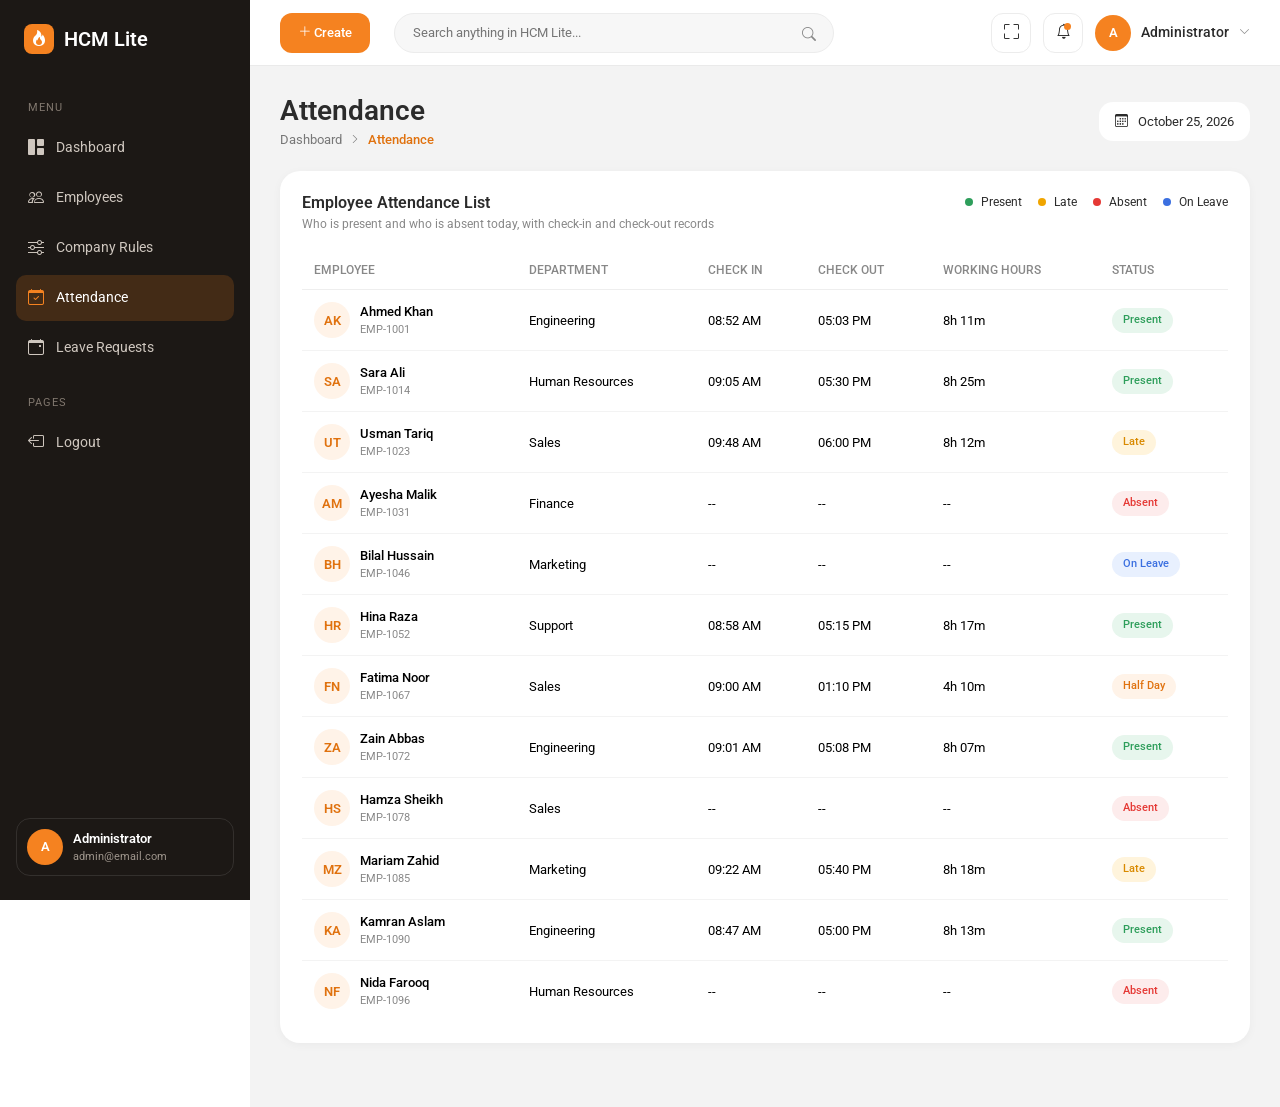
==== adminattendance.html @ bcc56cc6 "complted all the pages and the cocetion working" ====
<!DOCTYPE html>
<html lang="en">

<head>
    <meta charset="UTF-8">
    <meta name="viewport" content="width=device-width, initial-scale=1">
    <title>HCM Lite - Attendance</title>
    <link href="https://cdn.jsdelivr.net/npm/bootstrap@5.3.3/dist/css/bootstrap.min.css" rel="stylesheet">
    <link href="https://cdn.jsdelivr.net/npm/bootstrap-icons@1.11.3/font/bootstrap-icons.css" rel="stylesheet">
    <!-- google font -->
    <link rel="preconnect" href="https://fonts.googleapis.com">
    <link rel="preconnect" href="https://fonts.gstatic.com" crossorigin>
    <link href="https://fonts.googleapis.com/css2?family=Roboto:ital,wght@0,100..900;1,100..900&display=swap"
        rel="stylesheet">

    <!-- common css -->
    <link rel="stylesheet" href="style.css">
</head>

<body>

    <!-- ================= SIDEBAR (Bootstrap offcanvas on small screens) ================= -->
    <div class="offcanvas-lg offcanvas-start sidebar" tabindex="-1" id="sidebarMenu" aria-label="Sidebar menu">
        <div class="offcanvas-body">
            <div class="sidebar-inner">

                <div class="sidebar-top">
                    <div class="brand">
                        <span class="brand-icon"><i class="bi bi-fire"></i></span>
                        <span class="brand-name">HCM Lite</span>
                    </div>

                    <button type="button" class="btn-close btn-close-white d-lg-none" data-bs-dismiss="offcanvas"
                        data-bs-target="#sidebarMenu" aria-label="Close"></button>
                </div>

                <div class="menu-title">MENU</div>
                <a href="./adminDashboard.html" class="menu-link"><i class="bi bi-grid-1x2-fill"></i> Dashboard</a>
                <a href="./employee.html" class="menu-link"><i class="bi bi-people"></i> Employees</a>
                <a href="./companyrules.html" class="menu-link"><i class="bi bi-sliders"></i> Company Rules</a>
                <a href="./adminattendance.html" class="menu-link active"><i class="bi bi-calendar-check"></i> Attendance</a>
                <a href="./adminleaves.html" class="menu-link"><i class="bi bi-calendar-event"></i> Leave Requests</a>

                                <div class="menu-title">PAGES</div>
                <!-- <a href="#" class="menu-link"><i class="bi bi-gear"></i> Settings</a> -->
                <a href="index.html" class="menu-link"><i class="bi bi-box-arrow-left"></i> Logout</a>

                <div class="sidebar-user">
                    <div class="avatar">A</div>
                    <div>
                        <div class="su-name">Administrator</div>
                        <div class="su-mail">admin@email.com</div>
                    </div>
                </div>

            </div>
        </div>
    </div>


    <!-- ================= MAIN AREA ================= -->
    <div class="main">

        <!-- ===== Top bar ===== -->
        <div class="topbar">

            <button type="button" class="icon-btn d-lg-none" data-bs-toggle="offcanvas" data-bs-target="#sidebarMenu"
                aria-controls="sidebarMenu" aria-label="Open menu">
                <i class="bi bi-list"></i>
            </button>

            <button type="button" class="btn-create"><i class="bi bi-plus-lg"></i> Create</button>

            <div class="search-box">
                <input type="text" placeholder="Search anything in HCM Lite...">
                <i class="bi bi-search"></i>
            </div>

            <div class="top-right">
                <button type="button" class="icon-btn"><i class="bi bi-fullscreen"></i></button>
                <button type="button" class="icon-btn">
                    <i class="bi bi-bell"></i>
                    <span class="notif-dot"></span>
                </button>
                <div class="profile">
                    <div class="avatar">A</div>
                    <span class="profile-name">Administrator</span>
                    <i class="bi bi-chevron-down"></i>
                </div>
            </div>
        </div>


        <!-- ===== Page content ===== -->
        <div class="content">

            <!-- Page heading -->
            <div class="page-head">
                <div>
                    <h1>Attendance</h1>
                    <div class="crumb">
                        <a href="adminDashboard.html">Dashboard</a>
                        <i class="bi bi-chevron-right"></i>
                        <span>Attendance</span>
                    </div>
                </div>
                <div class="date-pill"><i class="bi bi-calendar3"></i> October 25, 2026</div>
            </div>


         


          


            <!-- ===== 3. Employee attendance list ===== -->
            <div class="row g-3 mb-4">
                <div class="col-12">
                    <div class="card-box">

                        <div class="card-head">
                            <div>
                                <h3 class="card-title">Employee Attendance List</h3>
                                <p class="card-sub">Who is present and who is absent today, with check-in and check-out records</p>
                            </div>
                            <div class="legend">
                                <span><span class="dot bg-green"></span> Present</span>
                                <span><span class="dot bg-amber"></span> Late</span>
                                <span><span class="dot bg-red"></span> Absent</span>
                                <span><span class="dot bg-blue"></span> On Leave</span>
                            </div>
                        </div>

                        <div class="table-responsive">
                            <table class="table align-middle att-table">
                                <thead>
                                    <tr>
                                        <th>Employee</th>
                                        <th>Department</th>
                                        <th>Check In</th>
                                        <th>Check Out</th>
                                        <th>Working Hours</th>
                                        <th>Status</th>
                                    </tr>
                                </thead>
                                <tbody>
                                    <tr>
                                        <td>
                                            <div class="emp">
                                                <div class="avatar light">AK</div>
                                                <div>
                                                    <div class="emp-name">Ahmed Khan</div>
                                                    <div class="emp-id">EMP-1001</div>
                                                </div>
                                            </div>
                                        </td>
                                        <td>Engineering</td>
                                        <td>08:52 AM</td>
                                        <td>05:03 PM</td>
                                        <td>8h 11m</td>
                                        <td><span class="status st-present">Present</span></td>
                                    </tr>
                                    <tr>
                                        <td>
                                            <div class="emp">
                                                <div class="avatar light">SA</div>
                                                <div>
                                                    <div class="emp-name">Sara Ali</div>
                                                    <div class="emp-id">EMP-1014</div>
                                                </div>
                                            </div>
                                        </td>
                                        <td>Human Resources</td>
                                        <td>09:05 AM</td>
                                        <td>05:30 PM</td>
                                        <td>8h 25m</td>
                                        <td><span class="status st-present">Present</span></td>
                                    </tr>
                                    <tr>
                                        <td>
                                            <div class="emp">
                                                <div class="avatar light">UT</div>
                                                <div>
                                                    <div class="emp-name">Usman Tariq</div>
                                                    <div class="emp-id">EMP-1023</div>
                                                </div>
                                            </div>
                                        </td>
                                        <td>Sales</td>
                                        <td>09:48 AM</td>
                                        <td>06:00 PM</td>
                                        <td>8h 12m</td>
                                        <td><span class="status st-late">Late</span></td>
                                    </tr>
                                    <tr>
                                        <td>
                                            <div class="emp">
                                                <div class="avatar light">AM</div>
                                                <div>
                                                    <div class="emp-name">Ayesha Malik</div>
                                                    <div class="emp-id">EMP-1031</div>
                                                </div>
                                            </div>
                                        </td>
                                        <td>Finance</td>
                                        <td>--</td>
                                        <td>--</td>
                                        <td>--</td>
                                        <td><span class="status st-absent">Absent</span></td>
                                    </tr>
                                    <tr>
                                        <td>
                                            <div class="emp">
                                                <div class="avatar light">BH</div>
                                                <div>
                                                    <div class="emp-name">Bilal Hussain</div>
                                                    <div class="emp-id">EMP-1046</div>
                                                </div>
                                            </div>
                                        </td>
                                        <td>Marketing</td>
                                        <td>--</td>
                                        <td>--</td>
                                        <td>--</td>
                                        <td><span class="status st-leave">On Leave</span></td>
                                    </tr>
                                    <tr>
                                        <td>
                                            <div class="emp">
                                                <div class="avatar light">HR</div>
                                                <div>
                                                    <div class="emp-name">Hina Raza</div>
                                                    <div class="emp-id">EMP-1052</div>
                                                </div>
                                            </div>
                                        </td>
                                        <td>Support</td>
                                        <td>08:58 AM</td>
                                        <td>05:15 PM</td>
                                        <td>8h 17m</td>
                                        <td><span class="status st-present">Present</span></td>
                                    </tr>
                                    <tr>
                                        <td>
                                            <div class="emp">
                                                <div class="avatar light">FN</div>
                                                <div>
                                                    <div class="emp-name">Fatima Noor</div>
                                                    <div class="emp-id">EMP-1067</div>
                                                </div>
                                            </div>
                                        </td>
                                        <td>Sales</td>
                                        <td>09:00 AM</td>
                                        <td>01:10 PM</td>
                                        <td>4h 10m</td>
                                        <td><span class="status st-half">Half Day</span></td>
                                    </tr>
                                    <tr>
                                        <td>
                                            <div class="emp">
                                                <div class="avatar light">ZA</div>
                                                <div>
                                                    <div class="emp-name">Zain Abbas</div>
                                                    <div class="emp-id">EMP-1072</div>
                                                </div>
                                            </div>
                                        </td>
                                        <td>Engineering</td>
                                        <td>09:01 AM</td>
                                        <td>05:08 PM</td>
                                        <td>8h 07m</td>
                                        <td><span class="status st-present">Present</span></td>
                                    </tr>
                                    <tr>
                                        <td>
                                            <div class="emp">
                                                <div class="avatar light">HS</div>
                                                <div>
                                                    <div class="emp-name">Hamza Sheikh</div>
                                                    <div class="emp-id">EMP-1078</div>
                                                </div>
                                            </div>
                                        </td>
                                        <td>Sales</td>
                                        <td>--</td>
                                        <td>--</td>
                                        <td>--</td>
                                        <td><span class="status st-absent">Absent</span></td>
                                    </tr>
                                    <tr>
                                        <td>
                                            <div class="emp">
                                                <div class="avatar light">MZ</div>
                                                <div>
                                                    <div class="emp-name">Mariam Zahid</div>
                                                    <div class="emp-id">EMP-1085</div>
                                                </div>
                                            </div>
                                        </td>
                                        <td>Marketing</td>
                                        <td>09:22 AM</td>
                                        <td>05:40 PM</td>
                                        <td>8h 18m</td>
                                        <td><span class="status st-late">Late</span></td>
                                    </tr>
                                    <tr>
                                        <td>
                                            <div class="emp">
                                                <div class="avatar light">KA</div>
                                                <div>
                                                    <div class="emp-name">Kamran Aslam</div>
                                                    <div class="emp-id">EMP-1090</div>
                                                </div>
                                            </div>
                                        </td>
                                        <td>Engineering</td>
                                        <td>08:47 AM</td>
                                        <td>05:00 PM</td>
                                        <td>8h 13m</td>
                                        <td><span class="status st-present">Present</span></td>
                                    </tr>
                                    <tr>
                                        <td>
                                            <div class="emp">
                                                <div class="avatar light">NF</div>
                                                <div>
                                                    <div class="emp-name">Nida Farooq</div>
                                                    <div class="emp-id">EMP-1096</div>
                                                </div>
                                            </div>
                                        </td>
                                        <td>Human Resources</td>
                                        <td>--</td>
                                        <td>--</td>
                                        <td>--</td>
                                        <td><span class="status st-absent">Absent</span></td>
                                    </tr>
                                </tbody>
                            </table>
                        </div>


                    </div>
                </div>
            </div>



        </div>
        <!-- end content -->

    </div>
    <!-- end main -->

    <!-- Bootstrap js (needed for the sidebar offcanvas) -->
    <script src="https://cdn.jsdelivr.net/npm/bootstrap@5.3.3/dist/js/bootstrap.bundle.min.js"></script>

</body>

</html>
---- style.css ----
/* ===== Body (common for all pages) ===== */
        body {
            font-family: "Roboto", sans-serif;
            color: #2b2b2b;
        }
/* == login css == */
        /* ===== Page wrapper (outer div) ===== */
        .login-page {
            background-color: #f3f3f3;
            min-height: 100dvh;
            display: flex;
            align-items: center;
            justify-content: center;
            padding: 40px 20px;
        }

        /* ===== Main card (inner div) ===== */
        .login-card {
            width: 100%;
            max-width: 1095px;
            min-height: 710px;
            background-color: #ffffff;
            border: 1px solid #dddddd;
            border-radius: 28px;
            box-shadow: 0 10px 30px rgba(0, 0, 0, 0.15);
            overflow: hidden;
            display: flex;
        }

        /* ===== Left side (photo) ===== */
        .hero {
            width: 58%;
            color: #ffffff;
            display: flex;
            flex-direction: column;
            justify-content: flex-end;
            padding: 0 34px 38px 34px;
            border-radius: 28px 44px 44px 28px;
            background-image: url("./image/Collaborative\ Teamwork\ Around\ a\ Laptop.png");
            background-size: cover;
            background-position: center;
            background-repeat: no-repeat;
        }

        .hero h1 {
            font-size: 50px;
            font-weight: 500;
            line-height: 1.2;
            margin-bottom: 14px;
        }

        .hero p {
            font-size: 18px;
            margin: 0;
        }

        /* ===== Right side (form) ===== */
        .form-side {
            width: 42%;
            display: flex;
            align-items: center;
            justify-content: center;
            padding: 40px 20px;
        }

        .form-wrap {
            width: 100%;
            max-width: 262px;
        }

        /* Logo */
        .brand {
            display: flex;
            align-items: center;
            justify-content: center;
            gap: 8px;
            margin-bottom: 38px;
        }

        .brand-icon {
            width: 24px;
            height: 24px;
            background-color: #f58220;
            color: #ffffff;
            border-radius: 6px;
            font-size: 13px;
            display: flex;
            align-items: center;
            justify-content: center;
        }

        .brand-name {
            font-size: 16px;
            font-weight: 600;
        }

        /* Heading */
        .welcome {
            text-align: center;
            font-size: 25px;
            font-weight: 600;
            margin-bottom: 6px;
        }

        .subtitle {
            text-align: center;
            font-size: 13px;
            margin-bottom: 26px;
        }

        /* Inputs */
        .form-label {
            font-size: 11px;
            margin-bottom: 5px;
        }

        .form-control {
            height: 34px;
            font-size: 12px;
            border: 1px solid #888888;
            border-radius: 6px;
            box-shadow: none;
        }

        .form-control:focus {
            border-color: #f58220;
            box-shadow: none;
        }

        /* Password eye icon */
        .pw-group {
            position: relative;
        }

        .pw-toggle {
            position: absolute;
            right: 10px;
            top: 8px;
            background: none;
            border: none;
            padding: 0;
            font-size: 14px;
        }

        /* Remember me + Forgot password */
        .options {
            display: flex;
            align-items: center;
            justify-content: space-between;
            margin-top: 20px;
            margin-bottom: 16px;
            font-size: 11px;
        }

        .options label {
            margin-left: 6px;
        }

        .link-orange {
            color: #e0720f;
            font-weight: 600;
            text-decoration: none;
        }

        /* Sign in button */
        .btn-signin {
            width: 100%;
            height: 32px;
            font-size: 12px;
            color: #ffffff;
            background-color: #f58220;
            border: none;
            border-radius: 5px;
        }

        .btn-signin:hover {
            background-color: #e0720f;
            color: #ffffff;
        }

        /* Or */
        .or {
            text-align: center;
            font-size: 11px;
            color: #777777;
            margin-top: 14px;
            margin-bottom: 14px;
        }

        /* Google button */
        .btn-google {
            width: 100%;
            height: 32px;
            font-size: 12px;
            color: #222222;
            background-color: #ffffff;
            border: 1px solid #cccccc;
            border-radius: 5px;
            display: flex;
            align-items: center;
            justify-content: center;
            gap: 7px;
        }

        .btn-google svg {
            width: 13px;
            height: 13px;
        }

        /* Bottom text */
        .footer-note {
            text-align: center;
            font-size: 11px;
            color: #777777;
            margin-top: 24px;
        }
/* == sign up form == */
/* ===== Sign up page (extra css, loads after style.css) ===== */
 
/* Photo is on the right side, so the round corners are changed */
.hero {
    border-radius: 44px 28px 28px 44px;
}
 
/* Section headings: Company Information / Admin Account Information */
.section-title {
    font-size: 12px;
    font-weight: 700;
    color: #2b2b2b;
    margin-top: 0;
    margin-bottom: 12px;
}
 
.section-title.second {
    margin-top: 22px;
}
 
/* Red star for required fields */
.req {
    color: #e53935;
}
        /* == admin dashboard css == */

/* ===== Small helper colors ===== */
.bg-orange { background-color: #f58220; }
.bg-ink    { background-color: #2b2b2b; }
.bg-green  { background-color: #2e9e5b; }
.bg-red    { background-color: #e53935; }
.bg-amber  { background-color: #f0a500; }
.bg-blue   { background-color: #3b6fe0; }

.green-text { color: #2e9e5b; }

/* "View all" links inside cards */
.card-head .link-orange {
    font-size: 13px;
}

.dot {
    display: inline-block;
    width: 8px;
    height: 8px;
    border-radius: 50%;
    margin-right: 5px;
}

.avatar {
    width: 36px;
    height: 36px;
    border-radius: 50%;
    background-color: #f58220;
    color: #ffffff;
    font-size: 13px;
    font-weight: 600;
    display: flex;
    align-items: center;
    justify-content: center;
    flex-shrink: 0;
}

.avatar.light {
    background-color: #fff3e8;
    color: #e0720f;
}


/* ===== Sidebar (Bootstrap offcanvas below 992px) ===== */
.sidebar {
    position: fixed;
    top: 0;
    left: 0;
    bottom: 0;
    width: 250px;
}

/* keeps the offcanvas width same as the desktop sidebar */
.offcanvas-lg.sidebar {
    --bs-offcanvas-width: 250px;
    width: 250px;
}

.sidebar .offcanvas-body {
    padding: 0;
    height: 100%;
    display: block;
    overflow: hidden;
}

/* dark box (scrollbar is hidden, but mouse wheel still scrolls) */
.sidebar-inner {
    height: 100%;
    background-color: #1c1815;
    padding: 24px 16px;
    display: flex;
    flex-direction: column;
    overflow-y: auto;
    scrollbar-width: none;
    -ms-overflow-style: none;
}

.sidebar-inner::-webkit-scrollbar {
    display: none;
}

.sidebar-top {
    display: flex;
    align-items: center;
    justify-content: space-between;
    padding-bottom: 26px;
}

.sidebar .brand {
    justify-content: flex-start;
    gap: 10px;
    padding: 0 8px;
    margin-bottom: 0;
}

.sidebar .brand-icon {
    width: 30px;
    height: 30px;
    border-radius: 8px;
    font-size: 16px;
}

.sidebar .brand-name {
    font-size: 20px;
    font-weight: 600;
    color: #ffffff;
}

.menu-title {
    font-size: 11px;
    letter-spacing: 1px;
    color: #80776e;
    margin: 20px 0 8px 12px;
}

.menu-link {
    display: flex;
    align-items: center;
    gap: 12px;
    padding: 11px 12px;
    margin-bottom: 4px;
    border-radius: 10px;
    font-size: 14px;
    color: #cfc7bf;
    text-decoration: none;
}

.menu-link i {
    font-size: 16px;
}

.menu-link:hover {
    background-color: rgba(255, 255, 255, 0.06);
    color: #ffffff;
}

.menu-link.active {
    background-color: rgba(245, 130, 32, 0.18);
    color: #ffffff;
}

.menu-link.active i {
    color: #f58220;
}

.sidebar-user {
    margin-top: auto;
    display: flex;
    align-items: center;
    gap: 10px;
    padding: 10px;
    border: 1px solid rgba(255, 255, 255, 0.1);
    border-radius: 14px;
}

.su-name {
    font-size: 13px;
    font-weight: 600;
    color: #ffffff;
}

.su-mail {
    font-size: 11px;
    color: #9d948b;
}


/* ===== Main area ===== */
.main {
    margin-left: 250px;
    min-height: 100vh;
    background-color: #f3f3f3;
}

/* Top bar */
.topbar {
    height: 66px;
    background-color: #ffffff;
    border-bottom: 1px solid #eaeaea;
    padding: 0 30px;
    display: flex;
    align-items: center;
    gap: 14px;
}

.icon-btn {
    position: relative;
    width: 40px;
    height: 40px;
    background-color: #ffffff;
    border: 1px solid #ececec;
    border-radius: 12px;
    font-size: 15px;
    color: #2b2b2b;
    display: flex;
    align-items: center;
    justify-content: center;
}

.btn-create {
    height: 40px;
    padding: 0 18px;
    background-color: #f58220;
    color: #ffffff;
    border: none;
    border-radius: 12px;
    font-size: 13px;
    font-weight: 500;
}

.btn-create:hover {
    background-color: #e0720f;
}

.search-box {
    position: relative;
    flex: 1;
    max-width: 440px;
    margin-left: 10px;
}

.search-box input {
    width: 100%;
    height: 40px;
    padding: 0 44px 0 18px;
    background-color: #f7f7f7;
    border: 1px solid #ececec;
    border-radius: 30px;
    font-size: 13px;
    outline: none;
}

.search-box input:focus {
    border-color: #f58220;
}

.search-box i {
    position: absolute;
    right: 18px;
    top: 12px;
    font-size: 14px;
    color: #888888;
}

.top-right {
    margin-left: auto;
    display: flex;
    align-items: center;
    gap: 12px;
}

.notif-dot {
    position: absolute;
    top: 9px;
    right: 11px;
    width: 7px;
    height: 7px;
    background-color: #f58220;
    border-radius: 50%;
}

.profile {
    display: flex;
    align-items: center;
    gap: 10px;
    font-size: 14px;
    font-weight: 500;
}

.profile i {
    font-size: 11px;
    color: #888888;
}


/* ===== Content ===== */
.content {
    padding: 28px 30px 40px 30px;
}

.page-head {
    display: flex;
    align-items: center;
    justify-content: space-between;
    flex-wrap: wrap;
    gap: 14px;
    margin-bottom: 22px;
}

.page-head h1 {
    font-size: 28px;
    font-weight: 600;
    margin: 0 0 2px 0;
}

.page-head p {
    font-size: 13px;
    color: #777777;
    margin: 0;
}

.date-pill {
    display: flex;
    align-items: center;
    gap: 10px;
    background-color: #ffffff;
    border-radius: 14px;
    padding: 10px 16px;
    font-size: 13px;
}


/* ===== White card ===== */
.card-box {
    height: 100%;
    background-color: #ffffff;
    border-radius: 20px;
    padding: 22px;
    box-shadow: 0 2px 10px rgba(0, 0, 0, 0.04);
}

.card-head {
    display: flex;
    align-items: flex-start;
    justify-content: space-between;
    gap: 10px;
    margin-bottom: 18px;
}

.card-title {
    font-size: 16px;
    font-weight: 600;
    margin: 0;
}

.card-sub {
    font-size: 12px;
    color: #888888;
    margin: 3px 0 0 0;
}


/* ===== Statistics cards ===== */
/* dark card */
.stat-dark {
    position: relative;
    height: 100%;
    min-height: 190px;
    background-color: #1c1815;
    color: #ffffff;
    border-radius: 20px;
    padding: 22px;
    overflow: hidden;
}

.update-badge {
    display: inline-flex;
    align-items: center;
    gap: 6px;
    background-color: rgba(255, 255, 255, 0.1);
    border-radius: 20px;
    padding: 4px 11px;
    font-size: 11px;
    font-weight: 500;
}

.dot-orange {
    width: 6px;
    height: 6px;
    background-color: #f58220;
    border-radius: 50%;
}

.sd-label {
    font-size: 13px;
    color: #cfc7bf;
    margin: 18px 0 0 0;
}

.sd-number {
    font-size: 40px;
    font-weight: 700;
    margin: 2px 0 4px 0;
}

.sd-text {
    font-size: 12px;
    color: #cfc7bf;
    margin: 0 0 14px 0;
}

.sd-link {
    font-size: 13px;
    font-weight: 600;
    color: #f58220;
    text-decoration: none;
}

.sd-decor {
    position: absolute;
    right: -16px;
    bottom: -22px;
    font-size: 120px;
    line-height: 1;
    color: #f58220;
}

/* white small cards */
.stat-card {
    height: 100%;
    background-color: #ffffff;
    border-radius: 20px;
    padding: 18px;
    box-shadow: 0 2px 10px rgba(0, 0, 0, 0.04);
}

.chip {
    width: 36px;
    height: 36px;
    border-radius: 10px;
    font-size: 17px;
    display: flex;
    align-items: center;
    justify-content: center;
}

.c-green { background-color: #e7f6ed; color: #2e9e5b; }
.c-red   { background-color: #fdecec; color: #e53935; }
.c-amber { background-color: #fff4dc; color: #d98a00; }
.c-blue  { background-color: #e8f0fe; color: #3b6fe0; }

.sc-label {
    font-size: 13px;
    color: #777777;
    margin: 14px 0 0 0;
}

.sc-number {
    font-size: 30px;
    font-weight: 700;
    margin: 0 0 8px 0;
}

.mini-bar {
    height: 5px;
    background-color: #eeeeee;
    border-radius: 5px;
    overflow: hidden;
}

.mini-fill {
    height: 100%;
    border-radius: 5px;
}

.sc-text {
    font-size: 12px;
    color: #888888;
    margin: 8px 0 0 0;
}


/* ===== Attendance bar chart ===== */
.legend {
    display: flex;
    gap: 16px;
    font-size: 12px;
}

.chart-number {
    font-size: 24px;
    font-weight: 700;
    margin-bottom: 14px;
}

.chart-number .green-text {
    font-size: 12px;
    font-weight: 500;
    margin-left: 6px;
}

.bar-chart {
    display: flex;
    align-items: flex-end;
    height: 240px;
    border-bottom: 1px solid #e6e6e6;
    background-image: linear-gradient(to top, #f0f0f0 1px, transparent 1px);
    background-size: 100% 48px;
}

.bar-group {
    flex: 1;
    height: 100%;
    display: flex;
    align-items: flex-end;
    justify-content: center;
    gap: 6px;
}

.bar {
    width: 24px;
    border-radius: 6px 6px 0 0;
}

.bar.present { background-color: #f58220; }
.bar.absent  { background-color: #2b2b2b; }

.chart-labels {
    display: flex;
    margin-top: 10px;
    font-size: 12px;
    color: #888888;
}

.chart-labels span {
    flex: 1;
    text-align: center;
}


/* ===== Donut ===== */
.donut {
    width: 170px;
    height: 170px;
    margin: 6px auto 22px auto;
    border-radius: 50%;
    background: conic-gradient(#2e9e5b 0 86.3%,
            #f0a500 86.3% 91.9%,
            #e53935 91.9% 96.8%,
            #3b6fe0 96.8% 100%);
    display: flex;
    align-items: center;
    justify-content: center;
}

.donut-hole {
    width: 116px;
    height: 116px;
    background-color: #ffffff;
    border-radius: 50%;
    display: flex;
    flex-direction: column;
    align-items: center;
    justify-content: center;
}

.donut-hole strong {
    font-size: 26px;
    line-height: 1.1;
}

.donut-hole span {
    font-size: 12px;
    color: #888888;
}

.donut-row {
    display: flex;
    align-items: center;
    justify-content: space-between;
    padding: 9px 0;
    border-bottom: 1px solid #f2f2f2;
    font-size: 13px;
}

.donut-row:last-child {
    border-bottom: none;
}


/* ===== Pending leave requests ===== */
.leave-item {
    display: flex;
    align-items: center;
    gap: 12px;
    padding: 14px 0;
    border-bottom: 1px solid #f0f0f0;
}

.leave-item.last {
    border-bottom: none;
    padding-bottom: 0;
}

.leave-info {
    flex: 1;
}

.li-name {
    font-size: 14px;
    font-weight: 500;
}

.li-meta {
    font-size: 12px;
    color: #888888;
    margin-top: 2px;
}

.tag {
    display: inline-block;
    background-color: #fff3e8;
    color: #e0720f;
    border-radius: 20px;
    padding: 2px 9px;
    font-size: 11px;
    font-weight: 500;
    margin-left: 6px;
}

.leave-actions {
    display: flex;
    gap: 8px;
}

.btn-approve {
    background-color: #f58220;
    color: #ffffff;
    border: none;
    border-radius: 8px;
    padding: 6px 14px;
    font-size: 12px;
    font-weight: 500;
}

.btn-approve:hover {
    background-color: #e0720f;
}

.btn-reject {
    background-color: #ffffff;
    color: #555555;
    border: 1px solid #dddddd;
    border-radius: 8px;
    padding: 6px 14px;
    font-size: 12px;
    font-weight: 500;
}

.btn-reject:hover {
    background-color: #f7f7f7;
}


/* ===== Smart Helper chat ===== */
.chat-box {
    display: flex;
    flex-direction: column;
}

.chat-head {
    display: flex;
    align-items: center;
    gap: 12px;
    padding-bottom: 14px;
    border-bottom: 1px solid #f0f0f0;
}

.chat-icon {
    width: 40px;
    height: 40px;
    background-color: #f58220;
    color: #ffffff;
    border-radius: 12px;
    font-size: 18px;
    display: flex;
    align-items: center;
    justify-content: center;
}

.online {
    font-size: 12px;
    color: #2e9e5b;
    margin: 2px 0 0 0;
}

.chat-body {
    flex: 1;
    display: flex;
    flex-direction: column;
    gap: 12px;
    padding: 16px 0;
    min-height: 250px;
}

.msg {
    max-width: 85%;
    padding: 10px 14px;
    border-radius: 14px;
    font-size: 13px;
    line-height: 1.45;
}

.msg.bot {
    align-self: flex-start;
    background-color: #f5f5f5;
    border-top-left-radius: 4px;
}

.msg.user {
    align-self: flex-end;
    background-color: #f58220;
    color: #ffffff;
    border-top-right-radius: 4px;
}

.chips {
    display: flex;
    flex-wrap: wrap;
    gap: 8px;
}

.chip-btn {
    background-color: #fff3e8;
    color: #e0720f;
    border-radius: 20px;
    padding: 5px 12px;
    font-size: 12px;
    font-weight: 500;
}

.chat-input {
    display: flex;
    gap: 8px;
}

.chat-input input {
    flex: 1;
    height: 42px;
    padding: 0 14px;
    border: 1px solid #dddddd;
    border-radius: 12px;
    font-size: 13px;
    outline: none;
}

.chat-input input:focus {
    border-color: #f58220;
}

.send-btn {
    width: 42px;
    height: 42px;
    background-color: #f58220;
    color: #ffffff;
    border: none;
    border-radius: 12px;
    font-size: 15px;
}

.send-btn:hover {
    background-color: #e0720f;
}


/* ===== Attendance table ===== */
.att-table {
    margin-bottom: 0;
}

.att-table th {
    font-size: 12px;
    font-weight: 500;
    color: #888888;
    text-transform: uppercase;
    border-bottom: 1px solid #eeeeee;
    padding: 10px 12px;
    white-space: nowrap;
}

.att-table td {
    font-size: 13px;
    padding: 12px;
    border-bottom: 1px solid #f3f3f3;
    white-space: nowrap;
}

.att-table tr:last-child td {
    border-bottom: none;
}

.emp {
    display: flex;
    align-items: center;
    gap: 10px;
}

.emp-name {
    font-weight: 500;
}

.emp-id {
    font-size: 11px;
    color: #888888;
}

.status {
    display: inline-block;
    padding: 4px 11px;
    border-radius: 20px;
    font-size: 11px;
    font-weight: 500;
}

.st-present { background-color: #e7f6ed; color: #2e9e5b; }
.st-late    { background-color: #fff4dc; color: #d98a00; }
.st-absent  { background-color: #fdecec; color: #e53935; }
.st-leave   { background-color: #e8f0fe; color: #3b6fe0; }


/* ===== Employee form page ===== */

/* Dashboard > Employees > Add Employee */
.crumb {
    display: flex;
    align-items: center;
    gap: 8px;
    font-size: 13px;
    color: #777777;
}

.crumb a {
    color: #777777;
    text-decoration: none;
}

.crumb a:hover {
    color: #e0720f;
}

.crumb i {
    font-size: 10px;
}

.crumb span {
    color: #e0720f;
    font-weight: 500;
}

/* form sections */
.form-section + .form-section {
    margin-top: 26px;
    padding-top: 24px;
    border-top: 1px solid #f0f0f0;
}

.form-section-title {
    display: flex;
    align-items: center;
    gap: 8px;
    font-size: 14px;
    font-weight: 700;
    margin: 0 0 16px 0;
}

.form-section-title i {
    width: 28px;
    height: 28px;
    background-color: #fff3e8;
    color: #f58220;
    border-radius: 8px;
    font-size: 14px;
    display: flex;
    align-items: center;
    justify-content: center;
}

/* labels and inputs */
.f-label {
    display: block;
    font-size: 12px;
    font-weight: 500;
    color: #2b2b2b;
    margin-bottom: 6px;
}

.f-input {
    width: 100%;
    height: 44px;
    padding: 0 14px;
    background-color: #ffffff;
    color: #2b2b2b;
    border: 1px solid #dcdcdc;
    border-radius: 12px;
    font-size: 13px;
    outline: none;
    box-shadow: none;
}

.f-input::placeholder {
    color: #a5a5a5;
}

.f-input:focus {
    border-color: #f58220;
    box-shadow: 0 0 0 3px rgba(245, 130, 32, 0.12);
}

.f-input:user-invalid {
    border-color: #e53935;
}

.f-hint {
    font-size: 11px;
    color: #888888;
    margin: 5px 0 0 0;
}

/* buttons */
.form-actions {
    display: flex;
    justify-content: flex-end;
    gap: 10px;
    margin-top: 28px;
    padding-top: 22px;
    border-top: 1px solid #f0f0f0;
}

.btn-save {
    height: 42px;
    padding: 0 24px;
    background-color: #f58220;
    color: #ffffff;
    border: none;
    border-radius: 12px;
    font-size: 13px;
    font-weight: 500;
}

.btn-save:hover {
    background-color: #e0720f;
}

.btn-cancel {
    height: 42px;
    padding: 0 22px;
    background-color: #ffffff;
    color: #555555;
    border: 1px solid #dddddd;
    border-radius: 12px;
    font-size: 13px;
    font-weight: 500;
    text-decoration: none;
    display: inline-flex;
    align-items: center;
}

.btn-cancel:hover {
    background-color: #f7f7f7;
    color: #555555;
}

/* quick notes card */
.note-item {
    display: flex;
    gap: 12px;
    padding: 14px 0;
    border-bottom: 1px solid #f0f0f0;
}

.note-item:first-of-type {
    padding-top: 0;
}

.note-item.last {
    border-bottom: none;
    padding-bottom: 0;
}

.note-item .chip {
    flex-shrink: 0;
}

.note-title {
    font-size: 13px;
    font-weight: 600;
}

.note-text {
    font-size: 12px;
    color: #888888;
    line-height: 1.45;
    margin-top: 2px;
}


/* ===== Company Rules page ===== */

/* input with a small unit text on the right (minutes / days) */
.input-suffix {
    position: relative;
}

.input-suffix .f-input {
    padding-right: 80px;
}

.input-suffix .suffix {
    position: absolute;
    top: 6px;
    right: 6px;
    height: 32px;
    padding: 0 12px;
    background-color: #fff3e8;
    color: #e0720f;
    border-radius: 8px;
    font-size: 12px;
    font-weight: 500;
    display: flex;
    align-items: center;
    pointer-events: none;
}

/* working day buttons (checkboxes look like chips) */
.day-picker {
    display: flex;
    flex-wrap: wrap;
    gap: 10px;
}

.day-picker input {
    position: absolute;
    opacity: 0;
    pointer-events: none;
}

.day-picker label {
    min-width: 64px;
    height: 44px;
    padding: 0 16px;
    background-color: #ffffff;
    color: #555555;
    border: 1px solid #dcdcdc;
    border-radius: 12px;
    font-size: 13px;
    font-weight: 500;
    display: flex;
    align-items: center;
    justify-content: center;
    cursor: pointer;
    user-select: none;
}

.day-picker label:hover {
    border-color: #f58220;
}

.day-picker input:checked + label {
    background-color: #f58220;
    border-color: #f58220;
    color: #ffffff;
}

.day-picker input:focus-visible + label {
    box-shadow: 0 0 0 3px rgba(245, 130, 32, 0.25);
}

/* dark summary card */
.rule-summary .sd-text {
    margin-bottom: 0;
    max-width: 85%;
}


/* ===== Employee dashboard page ===== */

/* sidebar links scroll smoothly to the section */
html {
    scroll-behavior: smooth;
}

.red-text { color: #e53935; }

.sub-title {
    font-size: 13px;
    font-weight: 700;
    margin: 24px 0 8px 0;
}

.sub-title.first {
    margin-top: 0;
}

/* textarea and select use the same look as .f-input */
.f-textarea {
    height: auto;
    padding: 12px 14px;
    resize: vertical;
}

select.f-input {
    padding-right: 30px;
}

.btn-save:disabled {
    opacity: 0.45;
    cursor: not-allowed;
}

.btn-save:disabled:hover {
    background-color: #f58220;
}

/* today check in / check out box */
.today-box {
    display: flex;
    align-items: center;
    flex-wrap: wrap;
    gap: 22px;
    padding: 16px 18px;
    background-color: #fff8f2;
    border: 1px solid #fde6d2;
    border-radius: 16px;
}

.today-time {
    display: flex;
    flex-direction: column;
    gap: 3px;
}

.today-time strong {
    font-size: 16px;
}

.tt-label {
    font-size: 11px;
    color: #888888;
}

.today-actions {
    display: flex;
    gap: 10px;
    margin-left: auto;
}

.today-actions .btn-save,
.today-actions .btn-cancel {
    height: 40px;
    padding: 0 16px;
    font-size: 13px;
}

/* payslip */
.pay-row {
    display: flex;
    align-items: center;
    justify-content: space-between;
    padding: 10px 0;
    border-bottom: 1px solid #f2f2f2;
    font-size: 13px;
    color: #555555;
}

.pay-row strong {
    color: #2b2b2b;
    font-weight: 600;
}

.pay-row strong.red-text {
    color: #e53935;
}

.pay-row.total {
    border-bottom: none;
    font-weight: 600;
    color: #2b2b2b;
}

.net-box {
    display: flex;
    align-items: center;
    justify-content: space-between;
    margin-top: 18px;
    padding: 16px 20px;
    background-color: #1c1815;
    color: #ffffff;
    border-radius: 16px;
}

.net-box span {
    font-size: 13px;
    color: #cfc7bf;
}

.net-box strong {
    font-size: 22px;
    color: #f58220;
}

/* announcements */
.ann-date {
    font-size: 11px;
    color: #888888;
    white-space: nowrap;
}

.note-item .tag {
    margin-left: 8px;
}


/* ===== Admin attendance + leave pages ===== */

/* Half Day status */
.st-half { background-color: #fff3e8; color: #e0720f; }

/* small input (decision comment) */
.f-input.sm {
    height: 38px;
    font-size: 12px;
    border-radius: 10px;
}

/* table footer with pagination */
.table-foot {
    display: flex;
    align-items: center;
    justify-content: space-between;
    flex-wrap: wrap;
    gap: 10px;
    margin-top: 16px;
    padding-top: 16px;
    border-top: 1px solid #f0f0f0;
    font-size: 12px;
    color: #888888;
}

.pagination {
    --bs-pagination-color: #555555;
    --bs-pagination-hover-color: #e0720f;
    --bs-pagination-focus-color: #e0720f;
    --bs-pagination-active-bg: #f58220;
    --bs-pagination-active-border-color: #f58220;
    --bs-pagination-focus-box-shadow: 0 0 0 3px rgba(245, 130, 32, 0.15);
    --bs-pagination-border-color: #e6e6e6;
    --bs-pagination-border-radius: 8px;
}

.pagination .page-link {
    font-size: 12px;
}

/* department summary */
.dept-row {
    padding: 14px 0;
    border-bottom: 1px solid #f2f2f2;
}

.dept-row:first-of-type {
    padding-top: 0;
}

.dept-row:last-child {
    border-bottom: none;
    padding-bottom: 0;
}

.dept-top {
    display: flex;
    align-items: center;
    justify-content: space-between;
    margin-bottom: 6px;
    font-size: 13px;
}

.dept-top span {
    font-size: 12px;
    color: #888888;
}

.dept-top strong {
    font-size: 13px;
}

.dept-nums {
    display: flex;
    flex-wrap: wrap;
    gap: 6px 14px;
    margin-top: 8px;
    font-size: 11px;
    color: #777777;
}

.dept-nums .dot {
    width: 6px;
    height: 6px;
    margin-right: 4px;
}

/* pending leave request card */
.req-card {
    height: 100%;
    background-color: #ffffff;
    border-radius: 20px;
    padding: 20px;
    box-shadow: 0 2px 10px rgba(0, 0, 0, 0.04);
}

.req-top {
    display: flex;
    align-items: center;
    gap: 12px;
}

.req-grid {
    display: flex;
    gap: 12px;
    margin-top: 16px;
}

.req-grid > div {
    flex: 1;
    display: flex;
    flex-direction: column;
    gap: 3px;
    padding: 10px 14px;
    background-color: #fff8f2;
    border: 1px solid #fde6d2;
    border-radius: 12px;
}

.req-grid strong {
    font-size: 13px;
}

.req-reason {
    margin: 14px 0;
    font-size: 13px;
    color: #555555;
}

.req-balance {
    margin-bottom: 16px;
}

.req-form {
    display: flex;
    flex-wrap: wrap;
    gap: 10px;
    align-items: center;
}

.req-form .f-input {
    flex: 1;
    min-width: 180px;
}

.req-btns {
    display: flex;
    gap: 8px;
}

.req-btns .btn-approve,
.req-btns .btn-reject {
    height: 38px;
    padding: 0 16px;
}

/* approve button used as a link (dashboard "Review") */
a.btn-approve {
    display: inline-block;
    color: #ffffff;
    text-decoration: none;
}

a.btn-approve:hover {
    color: #ffffff;
}

.att-table td.cmt {
    white-space: normal;
    min-width: 180px;
    color: #666666;
}






        /* ===== Mobile /MEDIA QUERY ===== */
        @media only screen and (max-width:1440px){}
        @media only screen and (max-width:1024px){}
@media only screen and (max-width: 991px) {
    .main {
        margin-left: 0;
    }

    .search-box {
        display: none;
    }

    .topbar {
        padding: 0 16px;
    }

    .content {
        padding: 22px 16px 32px 16px;
    }
}
        @media only screen and (max-width: 860px) {
            .login-card {
                flex-direction: column;
            }

            .hero {
                /* width: 100%;
                min-height: 340px;
                border-radius: 28px 28px 44px 44px;
                padding: 0 24px 28px 24px; */
                display: none;
            }

            .hero h1 {
                font-size: 34px;
                display: none;
            }

            .form-side {
                width: 100%;
            }
        }
        @media only screen and (max-width:768px){

        }
        @media only screen and (max-width: 575px) {
    .profile-name {
        display: none;
    }

    .leave-item {
        flex-wrap: wrap;
    }

    .leave-actions {
        width: 100%;
        padding-left: 48px;
    }

    .bar {
        width: 14px;
    }
}
        @media only screen and (max-width:425px){

        }
        @media only screen and (max-width:375px){

        }
        @media only screen and (max-width:320px){

        }
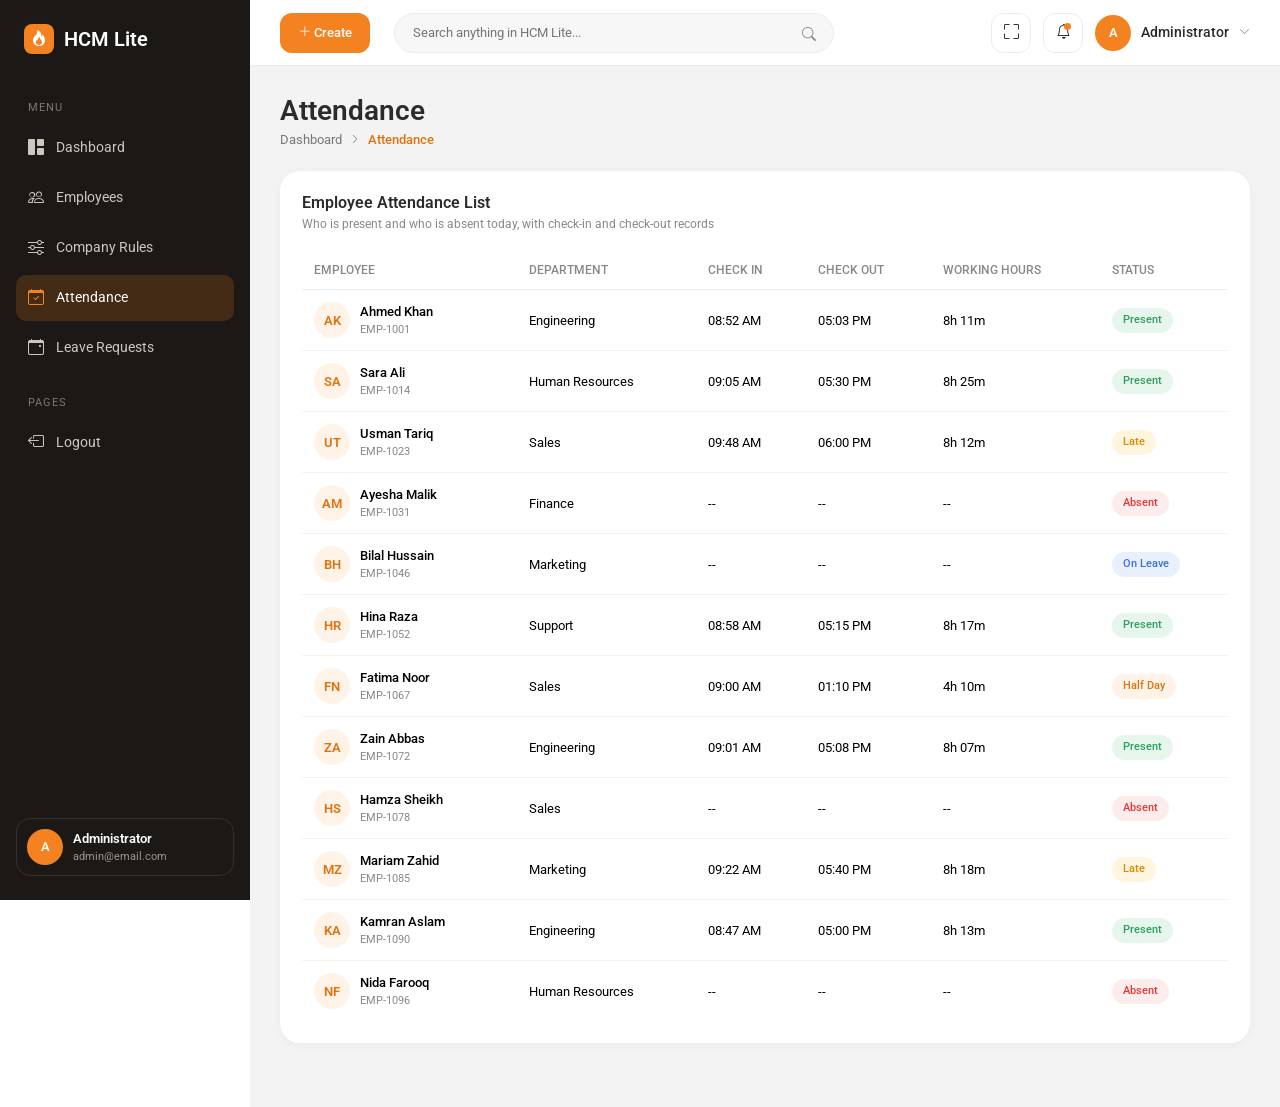
==== commit 8b243dd6: "dashboard of emplyee" ====
--- a/adminattendance.html
+++ b/adminattendance.html
@@ -104,7 +104,7 @@
                         <span>Attendance</span>
                     </div>
                 </div>
-                <div class="date-pill"><i class="bi bi-calendar3"></i> October 25, 2026</div>
+                <!-- <div class="date-pill"><i class="bi bi-calendar3"></i> October 25, 2026</div> -->
             </div>
 
 
@@ -124,12 +124,7 @@
                                 <h3 class="card-title">Employee Attendance List</h3>
                                 <p class="card-sub">Who is present and who is absent today, with check-in and check-out records</p>
                             </div>
-                            <div class="legend">
-                                <span><span class="dot bg-green"></span> Present</span>
-                                <span><span class="dot bg-amber"></span> Late</span>
-                                <span><span class="dot bg-red"></span> Absent</span>
-                                <span><span class="dot bg-blue"></span> On Leave</span>
-                            </div>
+                           
                         </div>
 
                         <div class="table-responsive">
